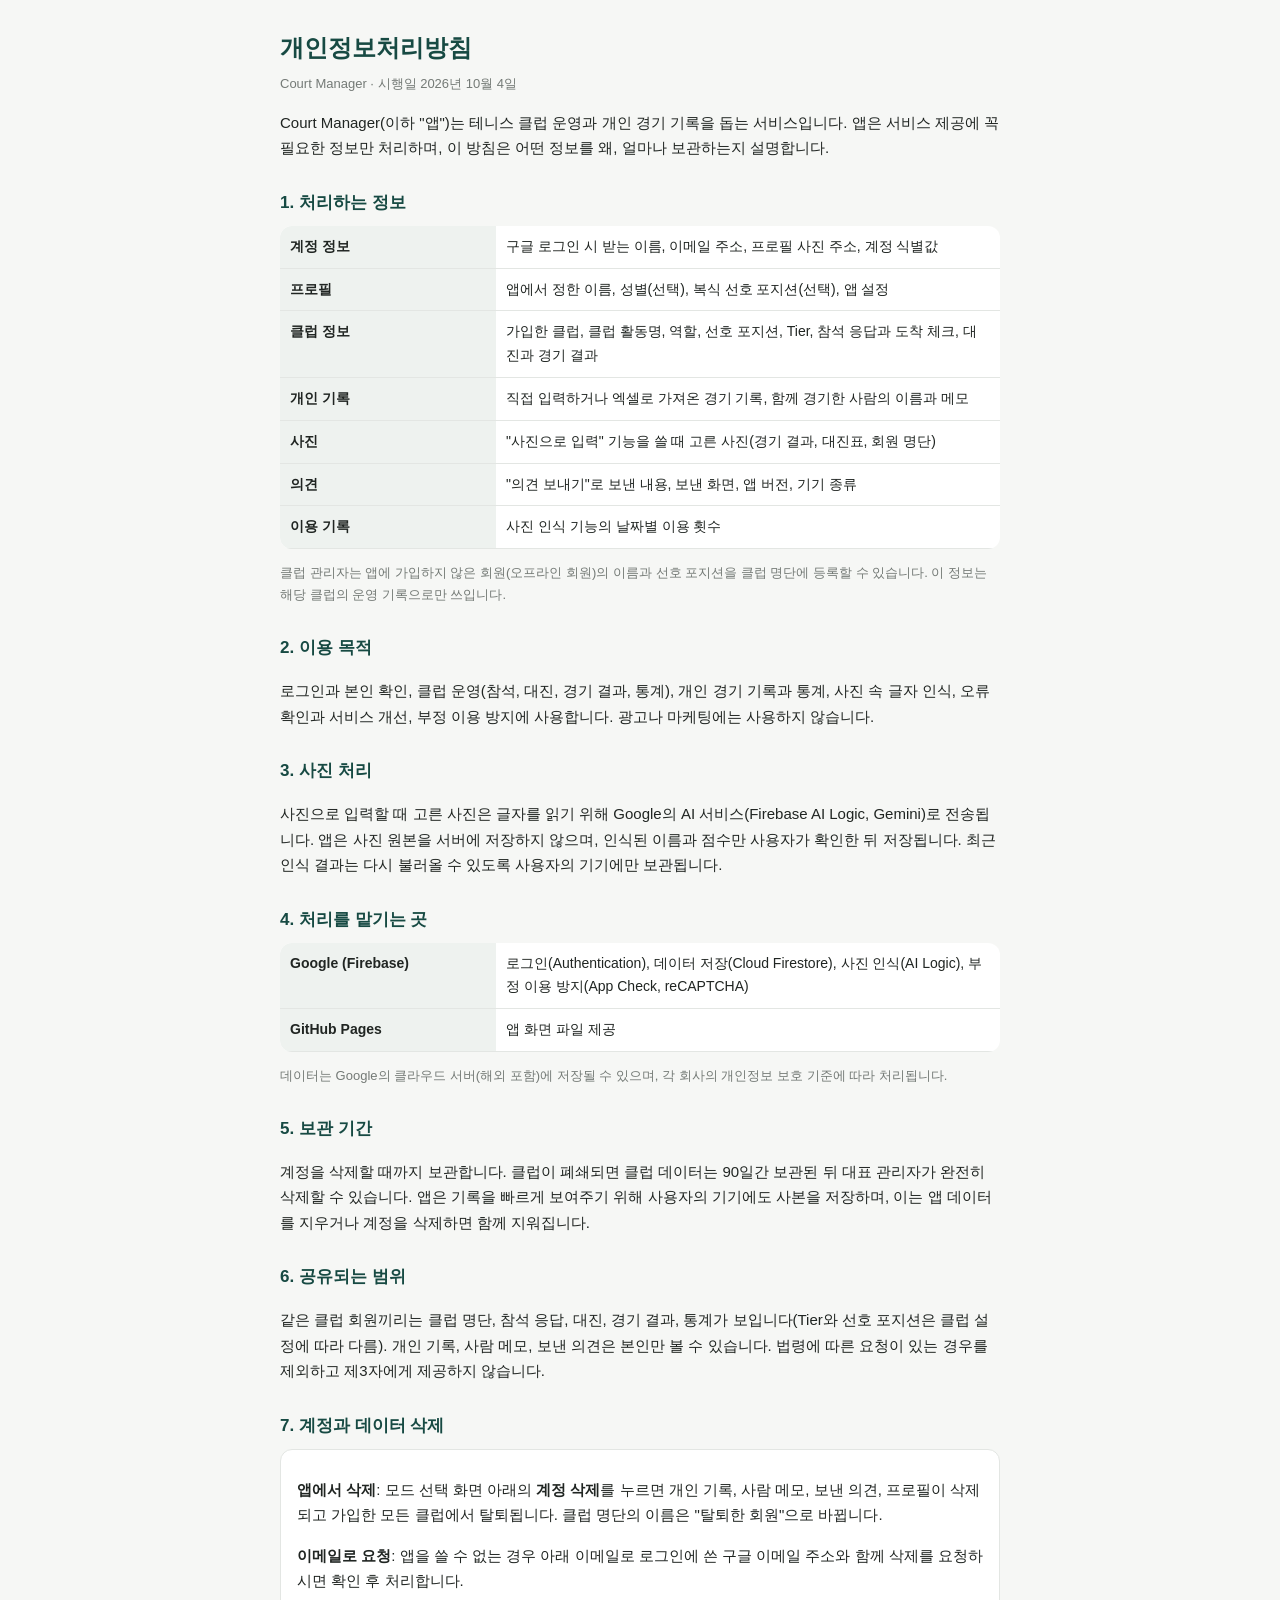
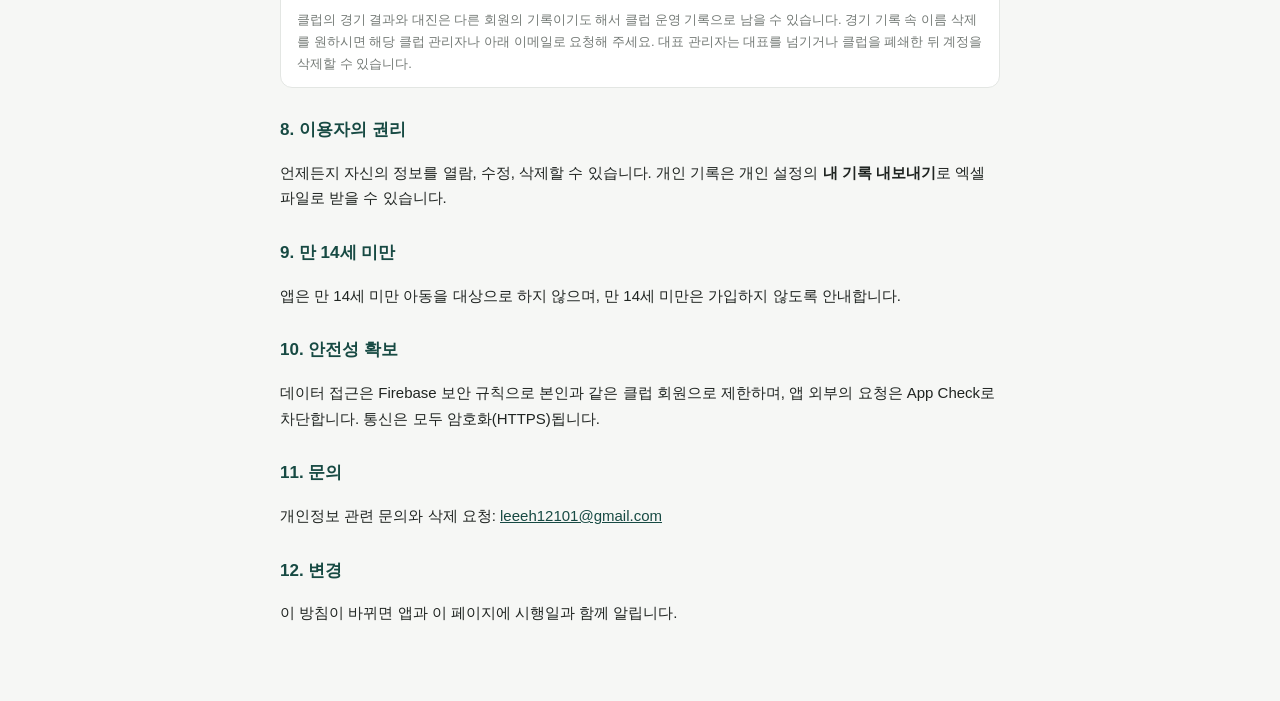
==== privacy.html @ 2740a805 "Add files via upload" ====
<!doctype html>
<html lang="ko">
<head>
<meta charset="utf-8">
<meta name="viewport" content="width=device-width,initial-scale=1">
<title>개인정보처리방침 · Court Manager</title>
<style>
body{margin:0;background:#F6F7F5;color:#202522;font:15px/1.7 -apple-system,BlinkMacSystemFont,"Apple SD Gothic Neo","Noto Sans KR",sans-serif}
main{max-width:720px;margin:0 auto;padding:28px 20px 60px}
h1{font-size:24px;color:#174A43;margin:0 0 4px}h2{font-size:17px;color:#174A43;margin:28px 0 8px}
.sub{color:#747A76;font-size:13px}table{width:100%;border-collapse:collapse;background:#fff;border-radius:12px;overflow:hidden;font-size:14px}
td,th{border-bottom:1px solid #E3E6E3;padding:9px 10px;text-align:left;vertical-align:top}th{background:#EEF2EF;width:30%}
.box{background:#fff;border:1px solid #E3E6E3;border-radius:12px;padding:12px 16px}a{color:#174A43}
</style>
</head>
<body><main>
<h1>개인정보처리방침</h1>
<div class="sub">Court Manager · 시행일 2026년 10월 4일</div>

<p>Court Manager(이하 "앱")는 테니스 클럽 운영과 개인 경기 기록을 돕는 서비스입니다. 앱은 서비스 제공에 꼭 필요한 정보만 처리하며, 이 방침은 어떤 정보를 왜, 얼마나 보관하는지 설명합니다.</p>

<h2>1. 처리하는 정보</h2>
<table>
<tr><th>계정 정보</th><td>구글 로그인 시 받는 이름, 이메일 주소, 프로필 사진 주소, 계정 식별값</td></tr>
<tr><th>프로필</th><td>앱에서 정한 이름, 성별(선택), 복식 선호 포지션(선택), 앱 설정</td></tr>
<tr><th>클럽 정보</th><td>가입한 클럽, 클럽 활동명, 역할, 선호 포지션, Tier, 참석 응답과 도착 체크, 대진과 경기 결과</td></tr>
<tr><th>개인 기록</th><td>직접 입력하거나 엑셀로 가져온 경기 기록, 함께 경기한 사람의 이름과 메모</td></tr>
<tr><th>사진</th><td>"사진으로 입력" 기능을 쓸 때 고른 사진(경기 결과, 대진표, 회원 명단)</td></tr>
<tr><th>의견</th><td>"의견 보내기"로 보낸 내용, 보낸 화면, 앱 버전, 기기 종류</td></tr>
<tr><th>이용 기록</th><td>사진 인식 기능의 날짜별 이용 횟수</td></tr>
</table>
<p class="sub">클럽 관리자는 앱에 가입하지 않은 회원(오프라인 회원)의 이름과 선호 포지션을 클럽 명단에 등록할 수 있습니다. 이 정보는 해당 클럽의 운영 기록으로만 쓰입니다.</p>

<h2>2. 이용 목적</h2>
<p>로그인과 본인 확인, 클럽 운영(참석, 대진, 경기 결과, 통계), 개인 경기 기록과 통계, 사진 속 글자 인식, 오류 확인과 서비스 개선, 부정 이용 방지에 사용합니다. 광고나 마케팅에는 사용하지 않습니다.</p>

<h2>3. 사진 처리</h2>
<p>사진으로 입력할 때 고른 사진은 글자를 읽기 위해 Google의 AI 서비스(Firebase AI Logic, Gemini)로 전송됩니다. 앱은 사진 원본을 서버에 저장하지 않으며, 인식된 이름과 점수만 사용자가 확인한 뒤 저장됩니다. 최근 인식 결과는 다시 불러올 수 있도록 사용자의 기기에만 보관됩니다.</p>

<h2>4. 처리를 맡기는 곳</h2>
<table>
<tr><th>Google (Firebase)</th><td>로그인(Authentication), 데이터 저장(Cloud Firestore), 사진 인식(AI Logic), 부정 이용 방지(App Check, reCAPTCHA)</td></tr>
<tr><th>GitHub Pages</th><td>앱 화면 파일 제공</td></tr>
</table>
<p class="sub">데이터는 Google의 클라우드 서버(해외 포함)에 저장될 수 있으며, 각 회사의 개인정보 보호 기준에 따라 처리됩니다.</p>

<h2>5. 보관 기간</h2>
<p>계정을 삭제할 때까지 보관합니다. 클럽이 폐쇄되면 클럽 데이터는 90일간 보관된 뒤 대표 관리자가 완전히 삭제할 수 있습니다. 앱은 기록을 빠르게 보여주기 위해 사용자의 기기에도 사본을 저장하며, 이는 앱 데이터를 지우거나 계정을 삭제하면 함께 지워집니다.</p>

<h2>6. 공유되는 범위</h2>
<p>같은 클럽 회원끼리는 클럽 명단, 참석 응답, 대진, 경기 결과, 통계가 보입니다(Tier와 선호 포지션은 클럽 설정에 따라 다름). 개인 기록, 사람 메모, 보낸 의견은 본인만 볼 수 있습니다. 법령에 따른 요청이 있는 경우를 제외하고 제3자에게 제공하지 않습니다.</p>

<h2 id="delete">7. 계정과 데이터 삭제</h2>
<div class="box">
<p><b>앱에서 삭제</b>: 모드 선택 화면 아래의 <b>계정 삭제</b>를 누르면 개인 기록, 사람 메모, 보낸 의견, 프로필이 삭제되고 가입한 모든 클럽에서 탈퇴됩니다. 클럽 명단의 이름은 "탈퇴한 회원"으로 바뀝니다.</p>
<p><b>이메일로 요청</b>: 앱을 쓸 수 없는 경우 아래 이메일로 로그인에 쓴 구글 이메일 주소와 함께 삭제를 요청하시면 확인 후 처리합니다.</p>
<p class="sub" style="margin:0">클럽의 경기 결과와 대진은 다른 회원의 기록이기도 해서 클럽 운영 기록으로 남을 수 있습니다. 경기 기록 속 이름 삭제를 원하시면 해당 클럽 관리자나 아래 이메일로 요청해 주세요. 대표 관리자는 대표를 넘기거나 클럽을 폐쇄한 뒤 계정을 삭제할 수 있습니다.</p>
</div>

<h2>8. 이용자의 권리</h2>
<p>언제든지 자신의 정보를 열람, 수정, 삭제할 수 있습니다. 개인 기록은 개인 설정의 <b>내 기록 내보내기</b>로 엑셀 파일로 받을 수 있습니다.</p>

<h2>9. 만 14세 미만</h2>
<p>앱은 만 14세 미만 아동을 대상으로 하지 않으며, 만 14세 미만은 가입하지 않도록 안내합니다.</p>

<h2>10. 안전성 확보</h2>
<p>데이터 접근은 Firebase 보안 규칙으로 본인과 같은 클럽 회원으로 제한하며, 앱 외부의 요청은 App Check로 차단합니다. 통신은 모두 암호화(HTTPS)됩니다.</p>

<h2>11. 문의</h2>
<p>개인정보 관련 문의와 삭제 요청: <a href="mailto:leeeh12101@gmail.com">leeeh12101@gmail.com</a></p>

<h2>12. 변경</h2>
<p>이 방침이 바뀌면 앱과 이 페이지에 시행일과 함께 알립니다.</p>
</main></body>
</html>
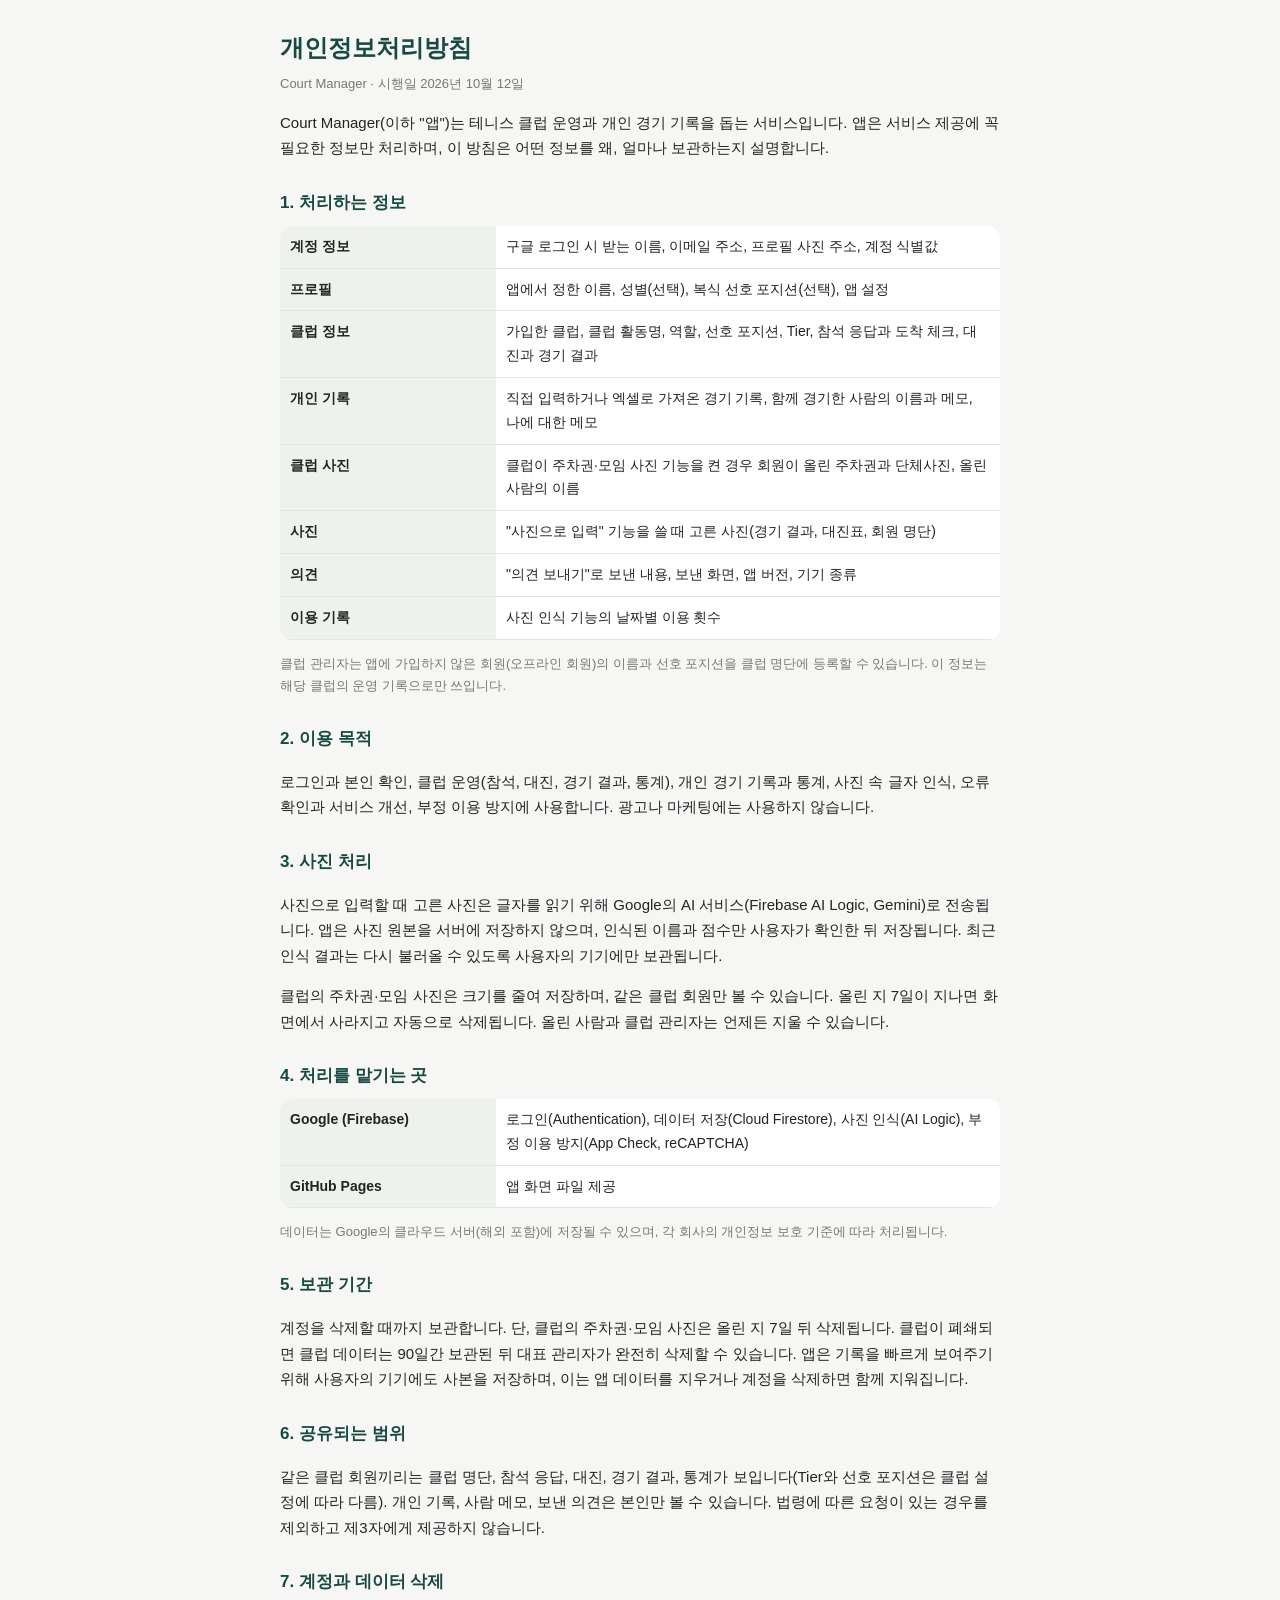
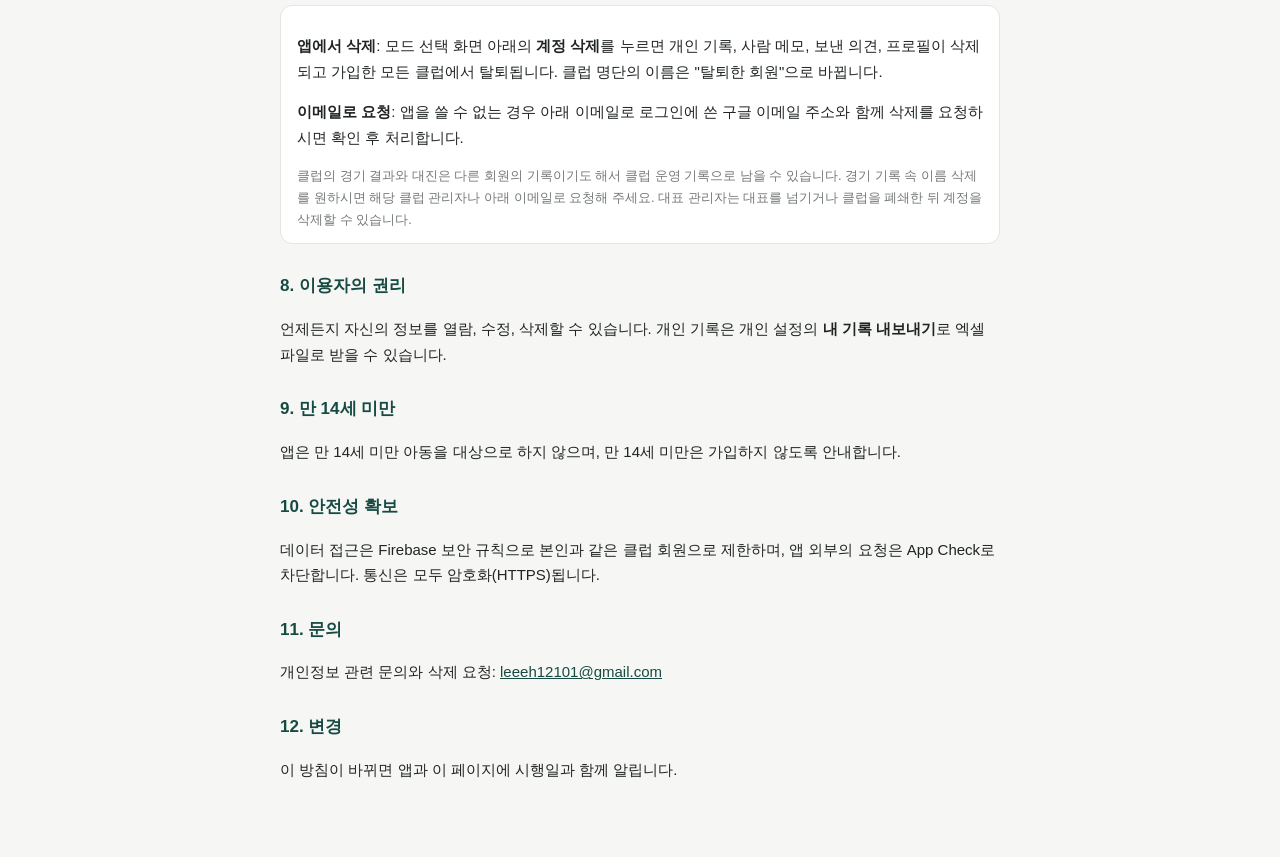
==== commit 8e9cdae7: "나에 대한 메모·메모 삭제, 클럽 주차권·모임 사진 (1012-10) - 개인: 메모 탭 '나'(고정 메모·꼬리표 일지), 홈 고정 메모 한 줄, 경기 저장 직후 메모 링크 - 개" ====
--- a/privacy.html
+++ b/privacy.html
@@ -15,7 +15,7 @@
 </head>
 <body><main>
 <h1>개인정보처리방침</h1>
-<div class="sub">Court Manager · 시행일 2026년 10월 4일</div>
+<div class="sub">Court Manager · 시행일 2026년 10월 12일</div>
 
 <p>Court Manager(이하 "앱")는 테니스 클럽 운영과 개인 경기 기록을 돕는 서비스입니다. 앱은 서비스 제공에 꼭 필요한 정보만 처리하며, 이 방침은 어떤 정보를 왜, 얼마나 보관하는지 설명합니다.</p>
 
@@ -24,7 +24,8 @@
 <tr><th>계정 정보</th><td>구글 로그인 시 받는 이름, 이메일 주소, 프로필 사진 주소, 계정 식별값</td></tr>
 <tr><th>프로필</th><td>앱에서 정한 이름, 성별(선택), 복식 선호 포지션(선택), 앱 설정</td></tr>
 <tr><th>클럽 정보</th><td>가입한 클럽, 클럽 활동명, 역할, 선호 포지션, Tier, 참석 응답과 도착 체크, 대진과 경기 결과</td></tr>
-<tr><th>개인 기록</th><td>직접 입력하거나 엑셀로 가져온 경기 기록, 함께 경기한 사람의 이름과 메모</td></tr>
+<tr><th>개인 기록</th><td>직접 입력하거나 엑셀로 가져온 경기 기록, 함께 경기한 사람의 이름과 메모, 나에 대한 메모</td></tr>
+<tr><th>클럽 사진</th><td>클럽이 주차권·모임 사진 기능을 켠 경우 회원이 올린 주차권과 단체사진, 올린 사람의 이름</td></tr>
 <tr><th>사진</th><td>"사진으로 입력" 기능을 쓸 때 고른 사진(경기 결과, 대진표, 회원 명단)</td></tr>
 <tr><th>의견</th><td>"의견 보내기"로 보낸 내용, 보낸 화면, 앱 버전, 기기 종류</td></tr>
 <tr><th>이용 기록</th><td>사진 인식 기능의 날짜별 이용 횟수</td></tr>
@@ -36,6 +37,7 @@
 
 <h2>3. 사진 처리</h2>
 <p>사진으로 입력할 때 고른 사진은 글자를 읽기 위해 Google의 AI 서비스(Firebase AI Logic, Gemini)로 전송됩니다. 앱은 사진 원본을 서버에 저장하지 않으며, 인식된 이름과 점수만 사용자가 확인한 뒤 저장됩니다. 최근 인식 결과는 다시 불러올 수 있도록 사용자의 기기에만 보관됩니다.</p>
+<p>클럽의 주차권·모임 사진은 크기를 줄여 저장하며, 같은 클럽 회원만 볼 수 있습니다. 올린 지 7일이 지나면 화면에서 사라지고 자동으로 삭제됩니다. 올린 사람과 클럽 관리자는 언제든 지울 수 있습니다.</p>
 
 <h2>4. 처리를 맡기는 곳</h2>
 <table>
@@ -45,7 +47,7 @@
 <p class="sub">데이터는 Google의 클라우드 서버(해외 포함)에 저장될 수 있으며, 각 회사의 개인정보 보호 기준에 따라 처리됩니다.</p>
 
 <h2>5. 보관 기간</h2>
-<p>계정을 삭제할 때까지 보관합니다. 클럽이 폐쇄되면 클럽 데이터는 90일간 보관된 뒤 대표 관리자가 완전히 삭제할 수 있습니다. 앱은 기록을 빠르게 보여주기 위해 사용자의 기기에도 사본을 저장하며, 이는 앱 데이터를 지우거나 계정을 삭제하면 함께 지워집니다.</p>
+<p>계정을 삭제할 때까지 보관합니다. 단, 클럽의 주차권·모임 사진은 올린 지 7일 뒤 삭제됩니다. 클럽이 폐쇄되면 클럽 데이터는 90일간 보관된 뒤 대표 관리자가 완전히 삭제할 수 있습니다. 앱은 기록을 빠르게 보여주기 위해 사용자의 기기에도 사본을 저장하며, 이는 앱 데이터를 지우거나 계정을 삭제하면 함께 지워집니다.</p>
 
 <h2>6. 공유되는 범위</h2>
 <p>같은 클럽 회원끼리는 클럽 명단, 참석 응답, 대진, 경기 결과, 통계가 보입니다(Tier와 선호 포지션은 클럽 설정에 따라 다름). 개인 기록, 사람 메모, 보낸 의견은 본인만 볼 수 있습니다. 법령에 따른 요청이 있는 경우를 제외하고 제3자에게 제공하지 않습니다.</p>
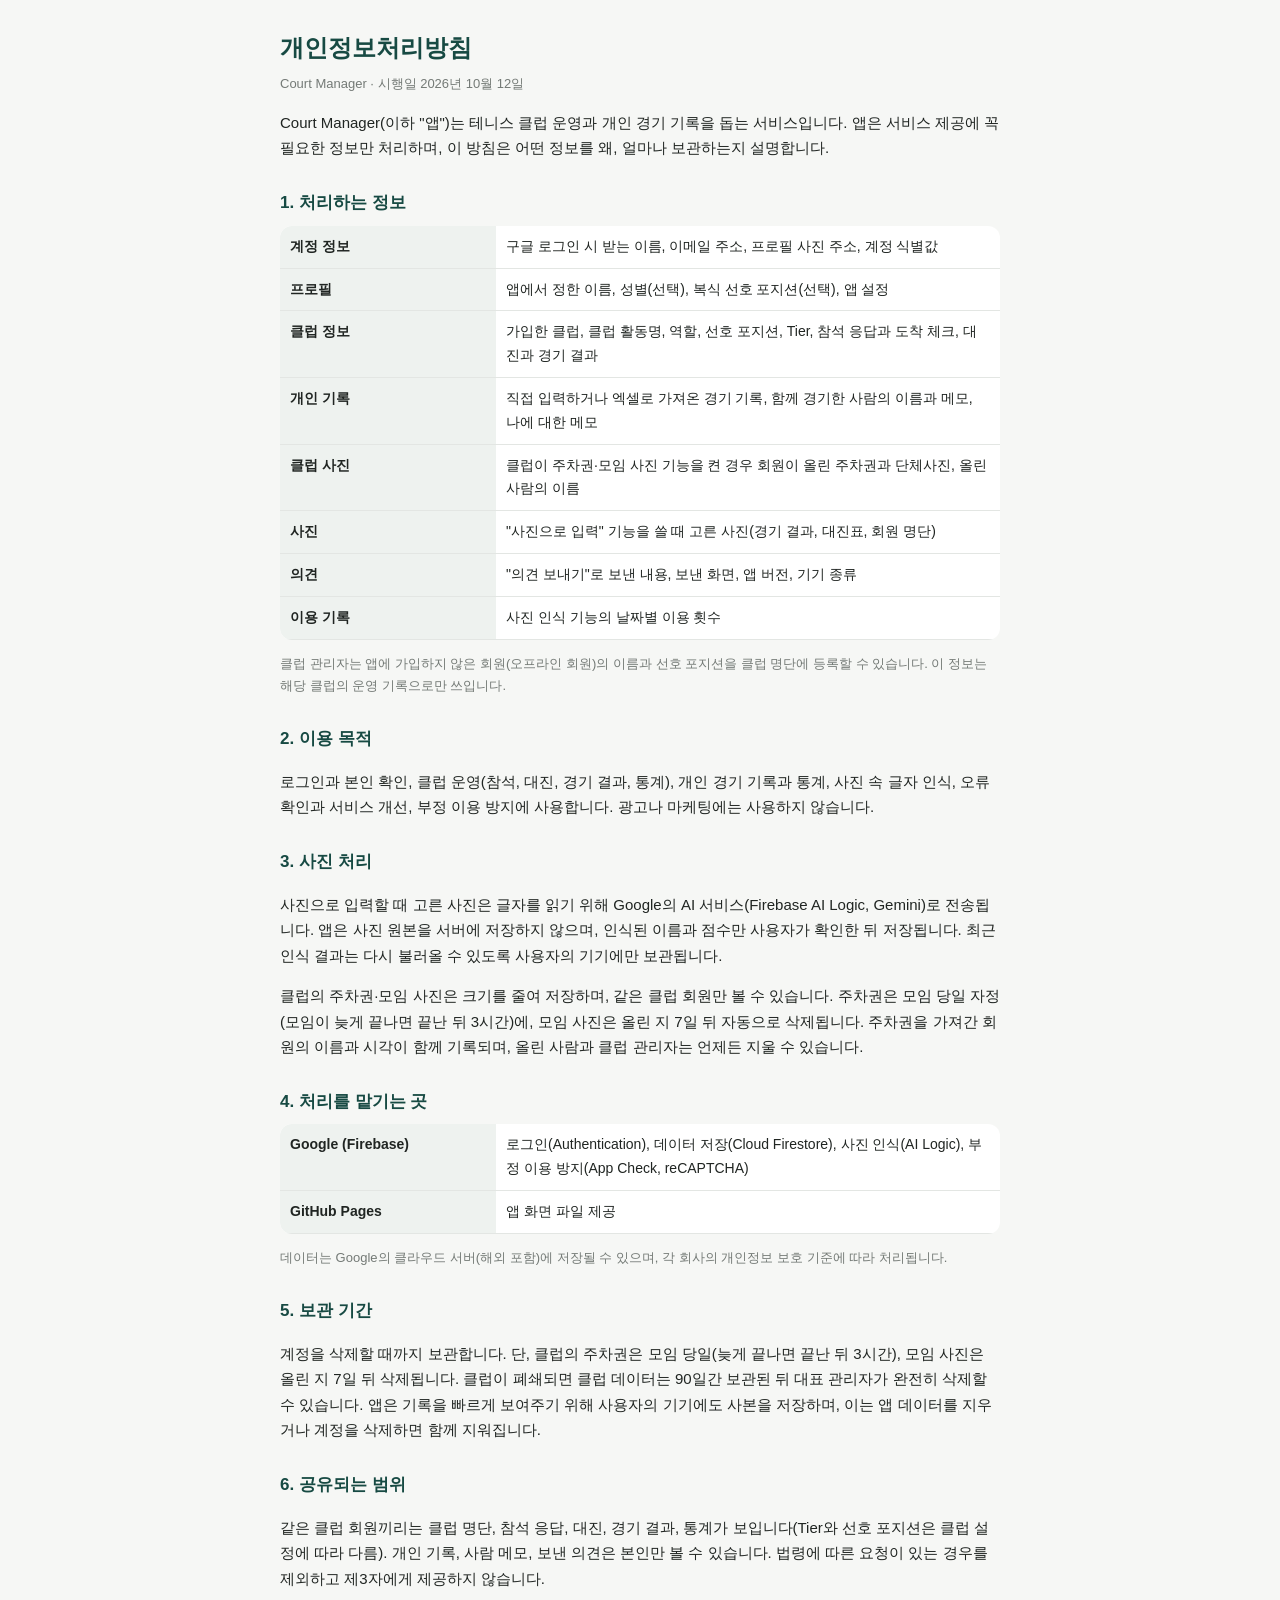
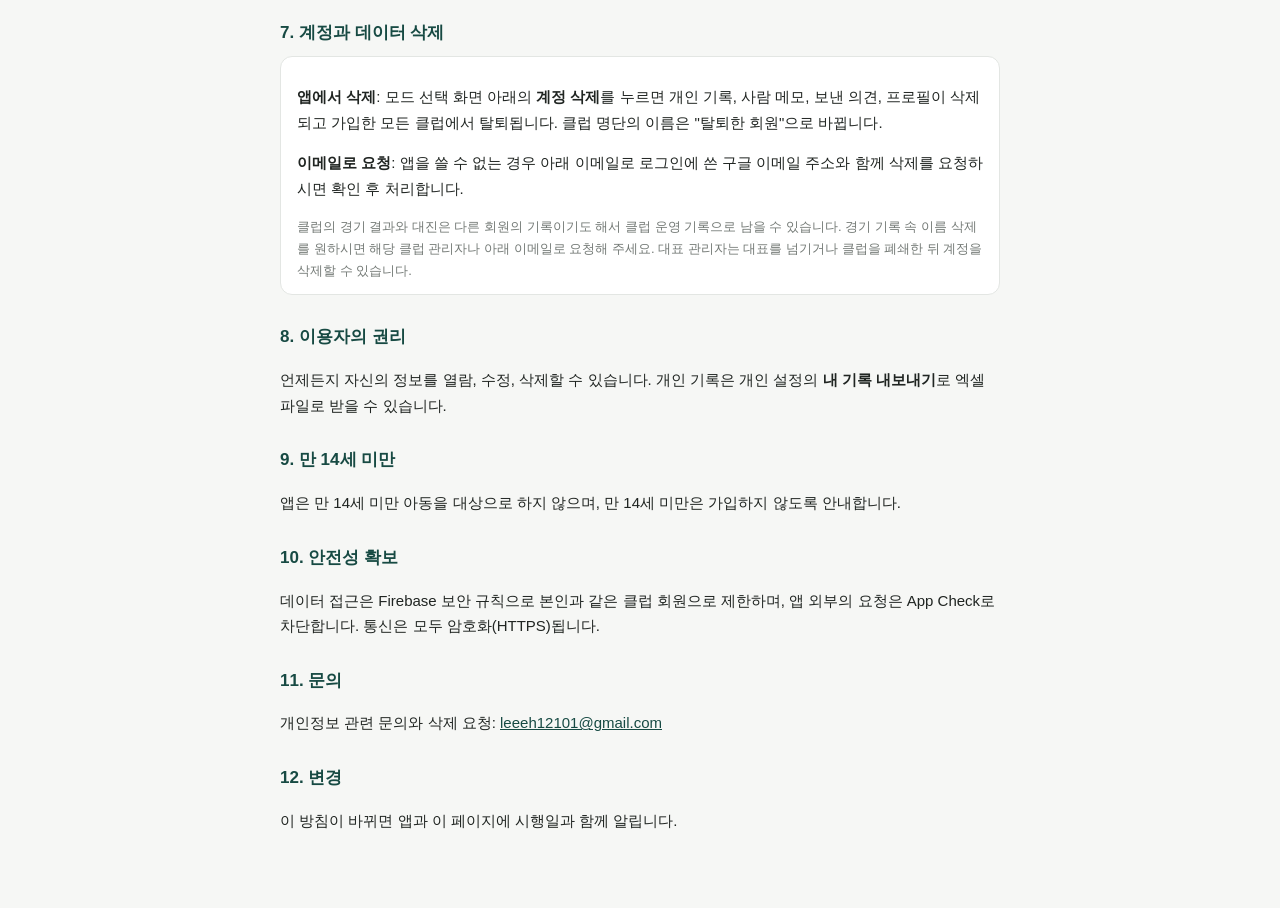
==== commit 96e0b015: "주차권 가져가기(모임당 30장)·모임 사진 3장, 설정 칸 안 권한, 업로드 규칙 수정, 오늘 탭 카드 정리 (1012-11) - 규칙: photoDays를 날짜·종류별 문서로, " ====
--- a/privacy.html
+++ b/privacy.html
@@ -37,7 +37,7 @@
 
 <h2>3. 사진 처리</h2>
 <p>사진으로 입력할 때 고른 사진은 글자를 읽기 위해 Google의 AI 서비스(Firebase AI Logic, Gemini)로 전송됩니다. 앱은 사진 원본을 서버에 저장하지 않으며, 인식된 이름과 점수만 사용자가 확인한 뒤 저장됩니다. 최근 인식 결과는 다시 불러올 수 있도록 사용자의 기기에만 보관됩니다.</p>
-<p>클럽의 주차권·모임 사진은 크기를 줄여 저장하며, 같은 클럽 회원만 볼 수 있습니다. 올린 지 7일이 지나면 화면에서 사라지고 자동으로 삭제됩니다. 올린 사람과 클럽 관리자는 언제든 지울 수 있습니다.</p>
+<p>클럽의 주차권·모임 사진은 크기를 줄여 저장하며, 같은 클럽 회원만 볼 수 있습니다. 주차권은 모임 당일 자정(모임이 늦게 끝나면 끝난 뒤 3시간)에, 모임 사진은 올린 지 7일 뒤 자동으로 삭제됩니다. 주차권을 가져간 회원의 이름과 시각이 함께 기록되며, 올린 사람과 클럽 관리자는 언제든 지울 수 있습니다.</p>
 
 <h2>4. 처리를 맡기는 곳</h2>
 <table>
@@ -47,7 +47,7 @@
 <p class="sub">데이터는 Google의 클라우드 서버(해외 포함)에 저장될 수 있으며, 각 회사의 개인정보 보호 기준에 따라 처리됩니다.</p>
 
 <h2>5. 보관 기간</h2>
-<p>계정을 삭제할 때까지 보관합니다. 단, 클럽의 주차권·모임 사진은 올린 지 7일 뒤 삭제됩니다. 클럽이 폐쇄되면 클럽 데이터는 90일간 보관된 뒤 대표 관리자가 완전히 삭제할 수 있습니다. 앱은 기록을 빠르게 보여주기 위해 사용자의 기기에도 사본을 저장하며, 이는 앱 데이터를 지우거나 계정을 삭제하면 함께 지워집니다.</p>
+<p>계정을 삭제할 때까지 보관합니다. 단, 클럽의 주차권은 모임 당일(늦게 끝나면 끝난 뒤 3시간), 모임 사진은 올린 지 7일 뒤 삭제됩니다. 클럽이 폐쇄되면 클럽 데이터는 90일간 보관된 뒤 대표 관리자가 완전히 삭제할 수 있습니다. 앱은 기록을 빠르게 보여주기 위해 사용자의 기기에도 사본을 저장하며, 이는 앱 데이터를 지우거나 계정을 삭제하면 함께 지워집니다.</p>
 
 <h2>6. 공유되는 범위</h2>
 <p>같은 클럽 회원끼리는 클럽 명단, 참석 응답, 대진, 경기 결과, 통계가 보입니다(Tier와 선호 포지션은 클럽 설정에 따라 다름). 개인 기록, 사람 메모, 보낸 의견은 본인만 볼 수 있습니다. 법령에 따른 요청이 있는 경우를 제외하고 제3자에게 제공하지 않습니다.</p>
